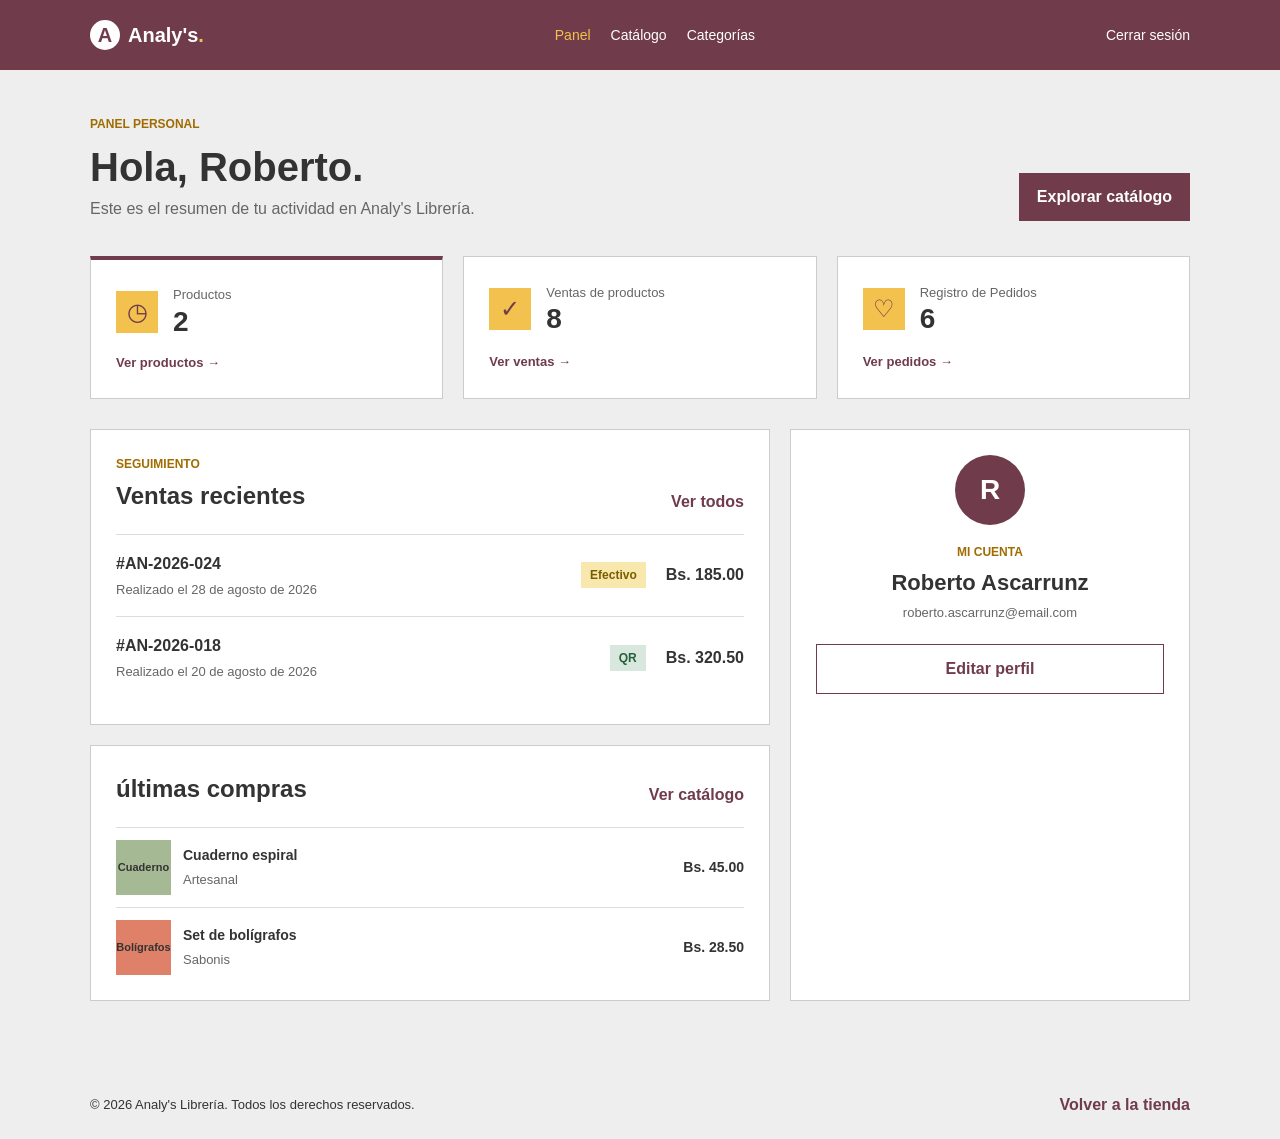
==== home.html @ de143a91 "creacion de la pagina principal home dashboard" ====
<!DOCTYPE html>
<html lang="es">
<head>
	<meta charset="UTF-8">
	<meta name="viewport" content="width=device-width, initial-scale=1.0">
	<meta name="description" content="Panel de usuario de Librería Analy's.">
	<link rel="stylesheet" href="styles.css">
	<title>Mi cuenta | Analy's Librería</title>
</head>
<body class="pagina-dashboard">
	<header class="encabezado-sitio">
		<div class="contenedor contenido-encabezado">
			<a class="marca" href="home.html" aria-label="Analy's, panel principal">
				<span class="marca-simbolo">A</span>
				<span>Analy's<span class="marca-punto">.</span></span>
			</a>
			<nav class="navegacion-principal" aria-label="Navegación del usuario">
				<a class="activo" href="home.html" aria-current="page">Panel</a>
				<a href="index.html#catalogo">Catálogo</a>
				<a href="index.html#categorias">Categorías</a>
			</nav>
			<a class="enlace-login" href="login.html">Cerrar sesión</a>
		</div>
	</header>

	<main class="contenido-dashboard">
		<div class="contenedor">
			<section class="bienvenida-dashboard" aria-labelledby="titulo-dashboard">
				<div>
					<p class="etiqueta">Panel personal</p>
					<h1 id="titulo-dashboard">Hola, Roberto.</h1>
					<p>Este es el resumen de tu actividad en Analy's Librería.</p>
				</div>
				<a class="boton" href="index.html#catalogo">Explorar catálogo</a>
			</section>

			<section class="resumen-dashboard" aria-label="Resumen de la cuenta">
				<article class="tarjeta-resumen tarjeta-resumen-destacada">
					<span class="icono-resumen" aria-hidden="true">◷</span>
					<div><p>Productos</p><strong>2</strong></div>
					<a href="#pedidos">Ver productos <span aria-hidden="true">→</span></a>
				</article>
				<article class="tarjeta-resumen">
					<span class="icono-resumen" aria-hidden="true">✓</span>
					<div><p>Ventas de productos</p><strong>8</strong></div>
					<a href="#actividad">Ver ventas <span aria-hidden="true">→</span></a>
				</article>
				<article class="tarjeta-resumen">
					<span class="icono-resumen" aria-hidden="true">♡</span>
					<div><p>Registro de Pedidos</p><strong>6</strong></div>
					<a href="#favoritos">Ver pedidos <span aria-hidden="true">→</span></a>
				</article>
			</section>

			<div class="rejilla-dashboard">
				<section class="panel-dashboard panel-pedidos" id="pedidos" aria-labelledby="titulo-pedidos">
					<div class="encabezado-panel">
						<div><p class="etiqueta">Seguimiento</p><h2 id="titulo-pedidos">Ventas recientes</h2></div>
						<a class="enlace-texto" href="#pedidos">Ver todos</a>
					</div>
					<div class="pedido">
						<div><strong>#AN-2026-024</strong><p>Realizado el 28 de agosto de 2026</p></div>
						<span class="estado estado-preparando">Efectivo</span>
						<strong>Bs. 185.00</strong>
					</div>
					<div class="pedido">
						<div><strong>#AN-2026-018</strong><p>Realizado el 20 de agosto de 2026</p></div>
						<span class="estado estado-enviado">QR</span>
						<strong>Bs. 320.50</strong>
					</div>
				</section>

				<aside class="panel-dashboard panel-perfil" aria-labelledby="titulo-perfil">
					<div class="avatar-usuario" aria-hidden="true">R</div>
					<p class="etiqueta">Mi cuenta</p>
					<h2 id="titulo-perfil">Roberto Ascarrunz</h2>
					<p class="correo-usuario">roberto.ascarrunz@email.com</p>
					<a class="boton boton-secundario" href="mailto:hola@analy.test?subject=Actualizar%20mis%20datos">Editar perfil</a>
				</aside>

				<section class="panel-dashboard panel-favoritos" id="favoritos" aria-labelledby="titulo-favoritos">
					<div class="encabezado-panel"><h2 id="titulo-favoritos">últimas compras</h2><a class="enlace-texto" href="index.html#catalogo">Ver catálogo</a></div>
					<div class="favoritos-lista">
						<div class="favorito-item"><span class="mini-portada mini-portada-verde">Cuaderno</span><div><strong>Cuaderno espiral</strong><p>Artesanal</p></div><span class="precio">Bs. 45.00</span></div>
						<div class="favorito-item"><span class="mini-portada mini-portada-coral">Bolígrafos</span><div><strong>Set de bolígrafos</strong><p>Sabonis</p></div><span class="precio">Bs. 28.50</span></div>
					</div>
				</section>
			</div>
		</div>
	</main>

	<footer class="pie-sitio pie-dashboard">
		<div class="contenedor contenido-pie">
			<p class="derechos">© 2026 Analy's Librería. Todos los derechos reservados.</p>
			<a class="enlace-texto" href="index.html">Volver a la tienda</a>
		</div>
	</footer>
</body>
</html>
---- styles.css ----
* {
	box-sizing: border-box;
}

body {
	margin: 0;
	color: #333333;
	background: #ffffff;
	font-family: Arial, sans-serif;
	line-height: 1.5;
}

a {
	color: inherit;
	text-decoration: none;
}

.contenedor {
	width: 90%;
	max-width: 1100px;
	margin: 0 auto;
}

.encabezado-sitio {
	background: #703b4b;
	color: #ffffff;
}

.contenido-encabezado {
	min-height: 70px;
	display: flex;
	align-items: center;
	justify-content: space-between;
	gap: 20px;
}

.marca {
	display: flex;
	align-items: center;
	gap: 8px;
	font-size: 20px;
	font-weight: bold;
}

.marca-simbolo {
	display: grid;
	place-items: center;
	width: 30px;
	height: 30px;
	background: #ffffff;
	color: #703b4b;
	border-radius: 50%;
}

.marca-punto {
	color: #f2c14e;
}

.navegacion-principal {
	display: flex;
	gap: 20px;
	font-size: 14px;
}

.navegacion-principal a:hover,
.navegacion-principal .activo {
	color: #f2c14e;
}

.enlace-login {
	display: flex;
	align-items: center;
	gap: 8px;
	font-size: 14px;
}

.contador-login {
	padding: 1px 6px;
	background: #f2c14e;
	color: #333333;
	border-radius: 10px;
	font-size: 12px;
}

.portada {
	padding: 60px 0;
	background: #eeeeee;
}

.contenido-portada {
	display: flex;
	align-items: center;
	justify-content: space-between;
	gap: 40px;
}

.texto-portada {
	max-width: 600px;
}

.etiqueta,
.categoria-producto {
	color: #a06c00;
	font-size: 12px;
	font-weight: bold;
	text-transform: uppercase;
}

h1,
h2,
h3,
p {
	margin-top: 0;
}

h1 {
	margin-bottom: 20px;
	font-size: 46px;
	line-height: 1.1;
}

h1 em,
h2 em {
	color: #703b4b;
}

.descripcion-portada {
	max-width: 500px;
	margin-bottom: 25px;
}

.boton {
	display: inline-block;
	padding: 12px 18px;
	background: #703b4b;
	color: #ffffff;
	font-weight: bold;
}

.ilustracion-portada {
	width: 350px;
	height: 230px;
	position: relative;
}

.sol {
	position: absolute;
	top: 10px;
	right: 35px;
	width: 180px;
	height: 180px;
	background: #f2c14e;
	border-radius: 50%;
}

.producto {
	position: absolute;
	display: grid;
	place-items: center;
	width: 240px;
	height: 55px;
	text-align: center;
	font-weight: bold;
}

.producto-atras { top: 65px; right: 15px; background: #c96b55; color: #ffffff; }
.producto-medio { top: 112px; right: 0; background: #d8a936; }
.producto-frontal { top: 160px; right: 20px; background: #703b4b; color: #ffffff; }
.producto small { display: none; }
.destello { display: none; }

.seccion {
	padding: 60px 0;
}

.encabezado-seccion {
	display: flex;
	align-items: end;
	justify-content: space-between;
	margin-bottom: 30px;
}

h2 {
	margin-bottom: 0;
	font-size: 32px;
}

.enlace-texto {
	color: #703b4b;
	font-weight: bold;
}

.rejilla-productos {
	display: grid;
	grid-template-columns: repeat(4, 1fr);
	gap: 20px;
}

.tarjeta-producto {
	border: 1px solid #cccccc;
	background: #ffffff;
}

.portada-producto {
	height: 220px;
	padding: 20px;
	display: flex;
	flex-direction: column;
	justify-content: space-between;
	font-size: 20px;
	font-weight: bold;
}

.portada-producto small {
	font-size: 12px;
	font-weight: normal;
}

.portada-verde { background: #a6b995; }
.portada-coral { background: #df8068; }
.portada-azul { background: #8fb1bf; }
.portada-amarilla { background: #e5c45b; }

.info-producto {
	padding: 15px;
}

.categoria-producto {
	margin-bottom: 8px;
	font-size: 10px;
}

.info-producto h3 {
	margin-bottom: 5px;
	font-size: 17px;
}

.autor {
	color: #666666;
	font-size: 14px;
}

.pie-producto {
	display: flex;
	align-items: center;
	justify-content: space-between;
	margin-top: 15px;
}

.boton-agregar {
	padding: 3px 10px;
	border: 1px solid #703b4b;
	color: #703b4b;
	font-size: 20px;
}

.boton-agregar:hover {
	background: #703b4b;
	color: #ffffff;
}

.seccion-categorias {
	padding: 55px 0;
	background: #703b4b;
	color: #ffffff;
}

.contenido-categorias {
	display: grid;
	grid-template-columns: 1fr 1fr;
	gap: 50px;
}

.seccion-categorias .etiqueta {
	color: #f2c14e;
}

.lista-categorias a {
	display: flex;
	justify-content: space-between;
	padding: 12px 0;
	border-bottom: 1px solid #ffffff;
}

.pie-sitio {
	padding: 35px 0;
	background: #eeeeee;
}

.contenido-pie {
	display: flex;
	align-items: end;
	justify-content: space-between;
	gap: 25px;
}

.pie-sitio .marca {
	color: #703b4b;
}

.pie-sitio p,
.nota-pie {
	font-size: 13px;
}

.nota-pie {
	display: flex;
	flex-direction: column;
	gap: 5px;
}

.nota-pie a {
	color: #703b4b;
}

.derechos {
	margin-bottom: 0;
}

.pagina-login {
	min-height: 100vh;
	display: flex;
	flex-direction: column;
}

.contenido-login {
	flex: 1;
	display: grid;
	place-items: center;
	padding: 55px 20px;
	background: #eeeeee;
}

.tarjeta-login {
	width: 100%;
	max-width: 460px;
	padding: 40px;
	background: #ffffff;
	border: 1px solid #cccccc;
}

.tarjeta-login h1 {
	margin-bottom: 10px;
	font-size: 38px;
}

.descripcion-login {
	margin-bottom: 30px;
	color: #666666;
}

.formulario-login {
	display: flex;
	flex-direction: column;
	gap: 20px;
}

.grupo-campo {
	display: flex;
	flex-direction: column;
	gap: 7px;
}

.grupo-campo label {
	font-size: 14px;
	font-weight: bold;
}

.grupo-campo input[type="email"],
.grupo-campo input[type="password"] {
	width: 100%;
	padding: 12px;
	border: 1px solid #aaaaaa;
	font: inherit;
}

.grupo-campo input:focus {
	border-color: #703b4b;
	outline: 2px solid #f2c14e;
	outline-offset: 1px;
}

.opciones-login {
	display: flex;
	align-items: center;
	justify-content: space-between;
	gap: 15px;
	font-size: 13px;
}

.recordarme {
	display: flex;
	align-items: center;
	gap: 7px;
}

.opciones-login a,
.registro-login a {
	color: #703b4b;
	font-weight: bold;
}

.boton-login {
	width: 100%;
	border: 0;
	font: inherit;
	cursor: pointer;
}

.boton-login:hover,
.boton-login:focus-visible {
	background: #512b37;
}

.registro-login {
	margin: 25px 0 0;
	text-align: center;
	font-size: 14px;
}

.pie-login {
	padding: 22px 0;
}

.pie-login .contenido-pie {
	align-items: center;
}

.contenido-dashboard {
	padding: 45px 0 70px;
	background: #eeeeee;
}

.bienvenida-dashboard {
	display: flex;
	align-items: end;
	justify-content: space-between;
	gap: 25px;
	margin-bottom: 35px;
}

.bienvenida-dashboard h1 {
	margin-bottom: 8px;
	font-size: 40px;
}

.bienvenida-dashboard p:last-child {
	margin-bottom: 0;
	color: #666666;
}

.resumen-dashboard {
	display: grid;
	grid-template-columns: repeat(3, 1fr);
	gap: 20px;
	margin-bottom: 30px;
}

.tarjeta-resumen,
.panel-dashboard {
	padding: 25px;
	background: #ffffff;
	border: 1px solid #cccccc;
}

.tarjeta-resumen {
	display: grid;
	grid-template-columns: auto 1fr;
	align-items: center;
	gap: 15px;
}

.tarjeta-resumen-destacada {
	border-top: 4px solid #703b4b;
}

.icono-resumen {
	display: grid;
	place-items: center;
	width: 42px;
	height: 42px;
	background: #f2c14e;
	color: #703b4b;
	font-size: 24px;
}

.tarjeta-resumen p,
.tarjeta-resumen strong {
	margin: 0;
}

.tarjeta-resumen p {
	color: #666666;
	font-size: 13px;
}

.tarjeta-resumen strong {
	display: block;
	font-size: 28px;
	line-height: 1.2;
}

.tarjeta-resumen a {
	grid-column: 1 / -1;
	color: #703b4b;
	font-size: 13px;
	font-weight: bold;
}

.rejilla-dashboard {
	display: grid;
	grid-template-columns: 1.7fr 1fr;
	gap: 20px;
}

.panel-dashboard h2 {
	margin: 0;
	font-size: 24px;
}

.encabezado-panel {
	display: flex;
	align-items: end;
	justify-content: space-between;
	gap: 20px;
	margin-bottom: 20px;
}

.encabezado-panel .etiqueta {
	margin-bottom: 5px;
}

.pedido {
	display: grid;
	grid-template-columns: 1fr auto auto;
	align-items: center;
	gap: 20px;
	padding: 17px 0;
	border-top: 1px solid #dddddd;
}

.pedido p,
.correo-usuario,
.favorito-item p {
	margin: 4px 0 0;
	color: #666666;
	font-size: 13px;
}

.estado {
	padding: 4px 9px;
	font-size: 12px;
	font-weight: bold;
}

.estado-preparando {
	background: #f8e8ad;
	color: #795d00;
}

.estado-enviado {
	background: #d8e8df;
	color: #28613c;
}

.panel-perfil {
	grid-row: span 2;
	text-align: center;
}

.avatar-usuario {
	display: grid;
	place-items: center;
	width: 70px;
	height: 70px;
	margin: 0 auto 18px;
	background: #703b4b;
	color: #ffffff;
	border-radius: 50%;
	font-size: 28px;
	font-weight: bold;
}

.panel-perfil .etiqueta {
	margin-bottom: 5px;
}

.panel-perfil h2 {
	font-size: 22px;
}

.boton-secundario {
	display: block;
	margin-top: 22px;
	border: 1px solid #703b4b;
	background: #ffffff;
	color: #703b4b;
	text-align: center;
}

.boton-secundario:hover,
.boton-secundario:focus-visible {
	background: #703b4b;
	color: #ffffff;
}

.lista-actividad {
	display: flex;
	flex-direction: column;
	gap: 18px;
	margin: 0;
	padding: 0;
	list-style: none;
}

.lista-actividad li {
	display: flex;
	align-items: flex-start;
	gap: 12px;
}

.punto-actividad {
	flex: 0 0 10px;
	width: 10px;
	height: 10px;
	margin-top: 6px;
	background: #f2c14e;
	border-radius: 50%;
}

.lista-actividad p {
	margin: 3px 0 0;
	color: #666666;
	font-size: 13px;
}

.favoritos-lista {
	display: flex;
	flex-direction: column;
	gap: 12px;
}

.favorito-item {
	display: grid;
	grid-template-columns: 55px 1fr auto;
	align-items: center;
	gap: 12px;
	padding-top: 12px;
	border-top: 1px solid #dddddd;
	font-size: 14px;
}

.mini-portada {
	display: grid;
	place-items: center;
	height: 55px;
	text-align: center;
	font-size: 11px;
	font-weight: bold;
}

.mini-portada-verde { background: #a6b995; }
.mini-portada-coral { background: #df8068; }
.precio { font-weight: bold; }

.pie-dashboard {
	padding: 22px 0;
}

.pie-dashboard .contenido-pie {
	align-items: center;
}

@media (max-width: 760px) {
	.contenido-encabezado,
	.encabezado-seccion,
	.contenido-pie {
		align-items: flex-start;
		flex-direction: column;
	}

	.navegacion-principal {
		order: 3;
		width: 100%;
		padding-bottom: 15px;
	}

	.contenido-portada {
		flex-direction: column;
		align-items: flex-start;
	}

	.ilustracion-portada {
		align-self: center;
		max-width: 100%;
	}

	h1 {
		font-size: 36px;
	}

	.rejilla-productos {
		grid-template-columns: repeat(2, 1fr);
	}

	.contenido-categorias {
		grid-template-columns: 1fr;
	}

	.tarjeta-login {
		padding: 30px 22px;
	}

	.opciones-login {
		align-items: flex-start;
		flex-direction: column;
	}

	.bienvenida-dashboard {
		align-items: flex-start;
		flex-direction: column;
	}

	.resumen-dashboard,
	.rejilla-dashboard {
		grid-template-columns: 1fr;
	}

	.panel-perfil {
		grid-row: auto;
	}

	.pedido {
		grid-template-columns: 1fr auto;
	}

	.pedido > strong:last-child {
		grid-column: 1 / -1;
	}
}
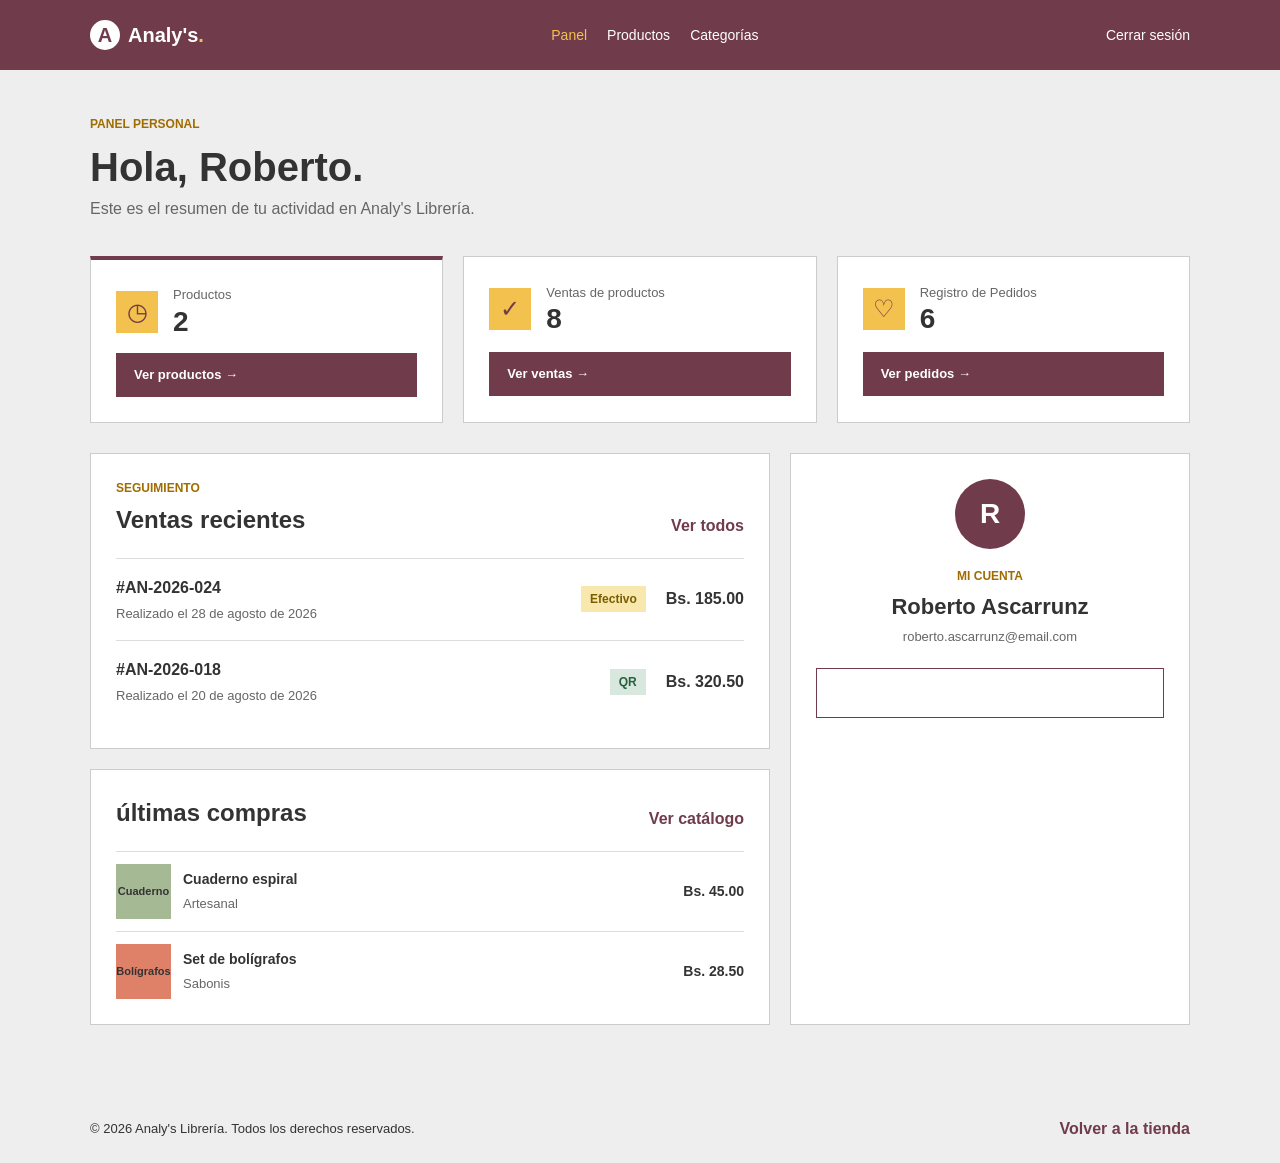
==== commit 2155737f: "creacion de la pagina de productos" ====
--- a/home.html
+++ b/home.html
@@ -16,7 +16,7 @@
 			</a>
 			<nav class="navegacion-principal" aria-label="Navegación del usuario">
 				<a class="activo" href="home.html" aria-current="page">Panel</a>
-				<a href="index.html#catalogo">Catálogo</a>
+				<a href="productos.html">Productos</a>
 				<a href="index.html#categorias">Categorías</a>
 			</nav>
 			<a class="enlace-login" href="login.html">Cerrar sesión</a>
@@ -31,24 +31,24 @@
 					<h1 id="titulo-dashboard">Hola, Roberto.</h1>
 					<p>Este es el resumen de tu actividad en Analy's Librería.</p>
 				</div>
-				<a class="boton" href="index.html#catalogo">Explorar catálogo</a>
+				
 			</section>
 
 			<section class="resumen-dashboard" aria-label="Resumen de la cuenta">
 				<article class="tarjeta-resumen tarjeta-resumen-destacada">
 					<span class="icono-resumen" aria-hidden="true">◷</span>
 					<div><p>Productos</p><strong>2</strong></div>
-					<a href="#pedidos">Ver productos <span aria-hidden="true">→</span></a>
+					<a class="boton" href="productos.html">Ver productos <span aria-hidden="true">→</span></a>
 				</article>
 				<article class="tarjeta-resumen">
 					<span class="icono-resumen" aria-hidden="true">✓</span>
 					<div><p>Ventas de productos</p><strong>8</strong></div>
-					<a href="#actividad">Ver ventas <span aria-hidden="true">→</span></a>
+					<a class="boton" href="#actividad">Ver ventas <span aria-hidden="true">→</span></a>
 				</article>
 				<article class="tarjeta-resumen">
 					<span class="icono-resumen" aria-hidden="true">♡</span>
 					<div><p>Registro de Pedidos</p><strong>6</strong></div>
-					<a href="#favoritos">Ver pedidos <span aria-hidden="true">→</span></a>
+					<a class="boton" href="#favoritos">Ver pedidos <span aria-hidden="true">→</span></a>
 				</article>
 			</section>
 
--- a/styles.css
+++ b/styles.css
@@ -133,7 +133,7 @@
 	display: inline-block;
 	padding: 12px 18px;
 	background: #703b4b;
-	color: #ffffff;
+	color: #ffffff !important;
 	font-weight: bold;
 }
 
@@ -671,6 +671,172 @@
 	align-items: center;
 }
 
+.contenido-productos {
+	padding-top: 45px;
+}
+
+.encabezado-productos {
+	display: flex;
+	align-items: end;
+	justify-content: space-between;
+	gap: 25px;
+	margin-bottom: 30px;
+}
+
+.encabezado-productos h1 {
+	margin-bottom: 8px;
+	font-size: 40px;
+}
+
+.encabezado-productos p:last-child {
+	margin-bottom: 0;
+	color: #666666;
+}
+
+.barra-productos {
+	display: flex;
+	justify-content: space-between;
+	gap: 20px;
+	margin-bottom: 20px;
+	padding: 18px 20px;
+	background: #ffffff;
+	border: 1px solid #cccccc;
+}
+
+.buscador-productos {
+	display: flex;
+	align-items: center;
+	flex: 1;
+	gap: 8px;
+	color: #703b4b;
+}
+
+.buscador-productos input,
+.filtro-productos select,
+.campo-producto input,
+.campo-producto select {
+	width: 100%;
+	padding: 10px;
+	border: 1px solid #aaaaaa;
+	background: #ffffff;
+	font: inherit;
+}
+
+.buscador-productos input {
+	border-width: 0 0 1px;
+}
+
+.buscador-productos input:focus,
+.filtro-productos select:focus,
+.campo-producto input:focus,
+.campo-producto select:focus {
+	border-color: #703b4b;
+	outline: 2px solid #f2c14e;
+	outline-offset: 1px;
+}
+
+.filtro-productos {
+	display: flex;
+	align-items: center;
+	gap: 10px;
+	font-size: 13px;
+	font-weight: bold;
+}
+
+.filtro-productos select {
+	min-width: 190px;
+}
+
+.contador-productos {
+	color: #666666;
+	font-size: 13px;
+}
+
+.tabla-contenedor {
+	overflow-x: auto;
+}
+
+.tabla-productos table {
+	width: 100%;
+	min-width: 760px;
+	border-collapse: collapse;
+	font-size: 14px;
+}
+
+.tabla-productos th {
+	padding: 12px 10px;
+	background: #f5f5f5;
+	color: #666666;
+	font-size: 11px;
+	text-align: left;
+	text-transform: uppercase;
+}
+
+.tabla-productos td {
+	padding: 15px 10px;
+	border-top: 1px solid #dddddd;
+}
+
+.tabla-productos td small {
+	display: block;
+	margin-top: 3px;
+	color: #777777;
+	font-size: 12px;
+}
+
+.estado-agotado {
+	background: #eeeeee;
+	color: #666666;
+}
+
+.accion-producto {
+	color: #703b4b;
+	font-weight: bold;
+}
+
+.registro-producto {
+	margin-top: 20px;
+}
+
+.formulario-producto {
+	display: grid;
+	grid-template-columns: 2fr 1fr 1fr 1fr auto;
+	align-items: end;
+	gap: 15px;
+}
+
+.campo-producto {
+	display: flex;
+	flex-direction: column;
+	gap: 7px;
+}
+
+.campo-producto label {
+	font-size: 13px;
+	font-weight: bold;
+}
+
+.acciones-formulario {
+	display: flex;
+	gap: 8px;
+}
+
+.acciones-formulario button {
+	border: 0;
+	font: inherit;
+	cursor: pointer;
+}
+
+.boton-cancelar {
+	background: #eeeeee;
+	color: #703b4b;
+}
+
+.boton-cancelar:hover,
+.boton-cancelar:focus-visible {
+	background: #dddddd;
+}
+
 @media (max-width: 760px) {
 	.contenido-encabezado,
 	.encabezado-seccion,
@@ -730,6 +896,27 @@
 		grid-row: auto;
 	}
 
+	.encabezado-productos,
+	.barra-productos {
+		align-items: flex-start;
+		flex-direction: column;
+	}
+
+	.barra-productos,
+	.buscador-productos,
+	.filtro-productos,
+	.filtro-productos select {
+		width: 100%;
+	}
+
+	.formulario-producto {
+		grid-template-columns: 1fr;
+	}
+
+	.acciones-formulario {
+		flex-wrap: wrap;
+	}
+
 	.pedido {
 		grid-template-columns: 1fr auto;
 	}
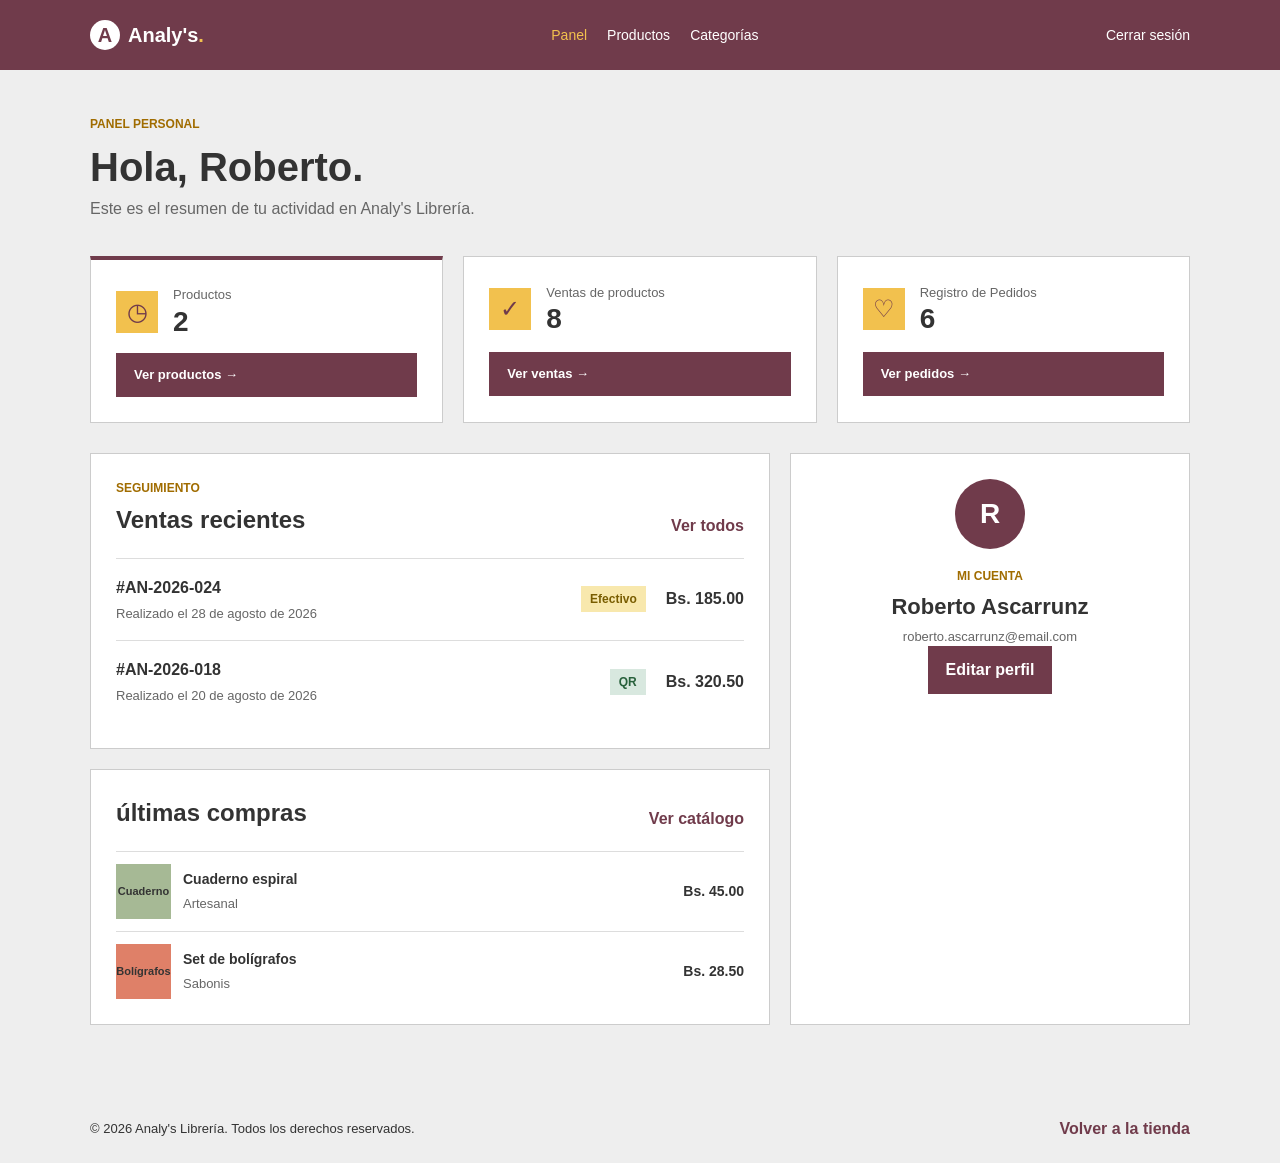
==== commit 8a5b8181: "cambio de la clase del boton" ====
--- a/home.html
+++ b/home.html
@@ -43,12 +43,12 @@
 				<article class="tarjeta-resumen">
 					<span class="icono-resumen" aria-hidden="true">✓</span>
 					<div><p>Ventas de productos</p><strong>8</strong></div>
-					<a class="boton" href="#actividad">Ver ventas <span aria-hidden="true">→</span></a>
+					<a class="boton" href="ventas.html">Ver ventas <span aria-hidden="true">→</span></a>
 				</article>
 				<article class="tarjeta-resumen">
 					<span class="icono-resumen" aria-hidden="true">♡</span>
 					<div><p>Registro de Pedidos</p><strong>6</strong></div>
-					<a class="boton" href="#favoritos">Ver pedidos <span aria-hidden="true">→</span></a>
+					<a class="boton" href="pedidos.html">Ver pedidos <span aria-hidden="true">→</span></a>
 				</article>
 			</section>
 
@@ -56,7 +56,7 @@
 				<section class="panel-dashboard panel-pedidos" id="pedidos" aria-labelledby="titulo-pedidos">
 					<div class="encabezado-panel">
 						<div><p class="etiqueta">Seguimiento</p><h2 id="titulo-pedidos">Ventas recientes</h2></div>
-						<a class="enlace-texto" href="#pedidos">Ver todos</a>
+						<a class="enlace-texto" href="ventas.html">Ver todos</a>
 					</div>
 					<div class="pedido">
 						<div><strong>#AN-2026-024</strong><p>Realizado el 28 de agosto de 2026</p></div>
@@ -75,7 +75,7 @@
 					<p class="etiqueta">Mi cuenta</p>
 					<h2 id="titulo-perfil">Roberto Ascarrunz</h2>
 					<p class="correo-usuario">roberto.ascarrunz@email.com</p>
-					<a class="boton boton-secundario" href="mailto:hola@analy.test?subject=Actualizar%20mis%20datos">Editar perfil</a>
+					<a class="boton" href="mailto:hola@analy.test?subject=Actualizar%20mis%20datos">Editar perfil</a>
 				</aside>
 
 				<section class="panel-dashboard panel-favoritos" id="favoritos" aria-labelledby="titulo-favoritos">
--- a/styles.css
+++ b/styles.css
@@ -426,7 +426,14 @@
 	align-items: center;
 }
 
+.pagina-dashboard {
+	min-height: 100vh;
+	display: flex;
+	flex-direction: column;
+}
+
 .contenido-dashboard {
+	flex: 1;
 	padding: 45px 0 70px;
 	background: #eeeeee;
 }
@@ -800,7 +807,7 @@
 
 .formulario-producto {
 	display: grid;
-	grid-template-columns: 2fr 1fr 1fr 1fr auto;
+	grid-template-columns: 2fr 1fr 1fr 1fr;
 	align-items: end;
 	gap: 15px;
 }
@@ -817,7 +824,9 @@
 }
 
 .acciones-formulario {
-	display: flex;
+	grid-column: 1 / -1;
+	display: flex;
+	justify-content: flex-end;
 	gap: 8px;
 }
 
@@ -835,6 +844,154 @@
 .boton-cancelar:hover,
 .boton-cancelar:focus-visible {
 	background: #dddddd;
+}
+
+.contenido-ventas {
+	padding-top: 45px;
+}
+
+.resumen-ventas {
+	margin-bottom: 20px;
+}
+
+.resumen-ventas .tarjeta-resumen {
+	min-height: 105px;
+}
+
+.barra-ventas {
+	margin-bottom: 20px;
+}
+
+.tabla-ventas table {
+	min-width: 980px;
+}
+
+.tabla-ventas td {
+	white-space: nowrap;
+}
+
+.registro-venta {
+	margin-top: 20px;
+}
+
+.formulario-venta {
+	display: grid;
+	grid-template-columns: 2fr 1fr 1fr;
+	gap: 18px 15px;
+}
+
+.formulario-venta .campo-producto input,
+.formulario-venta .campo-producto select,
+.formulario-venta .campo-producto textarea {
+	width: 100%;
+	padding: 10px;
+	border: 1px solid #aaaaaa;
+	background: #ffffff;
+	font: inherit;
+}
+
+.formulario-venta .campo-producto textarea {
+	resize: vertical;
+}
+
+.formulario-venta .campo-producto input:focus,
+.formulario-venta .campo-producto select:focus,
+.formulario-venta .campo-producto textarea:focus {
+	border-color: #703b4b;
+	outline: 2px solid #f2c14e;
+	outline-offset: 1px;
+}
+
+.formulario-venta .campo-producto label span {
+	color: #777777;
+	font-weight: normal;
+}
+
+.campo-venta-cliente {
+	grid-column: span 2;
+}
+
+.campo-venta-observaciones {
+	grid-column: 1 / -1;
+}
+
+.formulario-venta .acciones-formulario {
+	grid-column: 1 / -1;
+}
+
+.contenido-pedidos {
+	padding-top: 45px;
+}
+
+.resumen-pedidos {
+	margin-bottom: 20px;
+}
+
+.resumen-pedidos .tarjeta-resumen {
+	min-height: 105px;
+}
+
+.barra-pedidos {
+	margin-bottom: 20px;
+}
+
+.tabla-pedidos table {
+	min-width: 980px;
+}
+
+.tabla-pedidos td {
+	white-space: nowrap;
+}
+
+.estado-cancelado {
+	background: #f4d9d5;
+	color: #91453d;
+}
+
+.registro-pedido {
+	margin-top: 20px;
+}
+
+.formulario-pedido {
+	display: grid;
+	grid-template-columns: 2fr 1fr 1fr;
+	gap: 18px 15px;
+}
+
+.formulario-pedido .campo-producto input,
+.formulario-pedido .campo-producto select,
+.formulario-pedido .campo-producto textarea {
+	width: 100%;
+	padding: 10px;
+	border: 1px solid #aaaaaa;
+	background: #ffffff;
+	font: inherit;
+}
+
+.formulario-pedido .campo-producto textarea {
+	resize: vertical;
+}
+
+.formulario-pedido .campo-producto input:focus,
+.formulario-pedido .campo-producto select:focus,
+.formulario-pedido .campo-producto textarea:focus {
+	border-color: #703b4b;
+	outline: 2px solid #f2c14e;
+	outline-offset: 1px;
+}
+
+.formulario-pedido .campo-producto label span {
+	color: #777777;
+	font-weight: normal;
+}
+
+.campo-pedido-cliente {
+	grid-column: span 2;
+}
+
+.campo-pedido-observaciones,
+.formulario-pedido .acciones-formulario {
+	grid-column: 1 / -1;
 }
 
 @media (max-width: 760px) {
@@ -913,6 +1070,24 @@
 		grid-template-columns: 1fr;
 	}
 
+	.formulario-venta {
+		grid-template-columns: 1fr;
+	}
+
+	.campo-venta-cliente,
+	.campo-venta-observaciones {
+		grid-column: auto;
+	}
+
+	.formulario-pedido {
+		grid-template-columns: 1fr;
+	}
+
+	.campo-pedido-cliente,
+	.campo-pedido-observaciones {
+		grid-column: auto;
+	}
+
 	.acciones-formulario {
 		flex-wrap: wrap;
 	}
